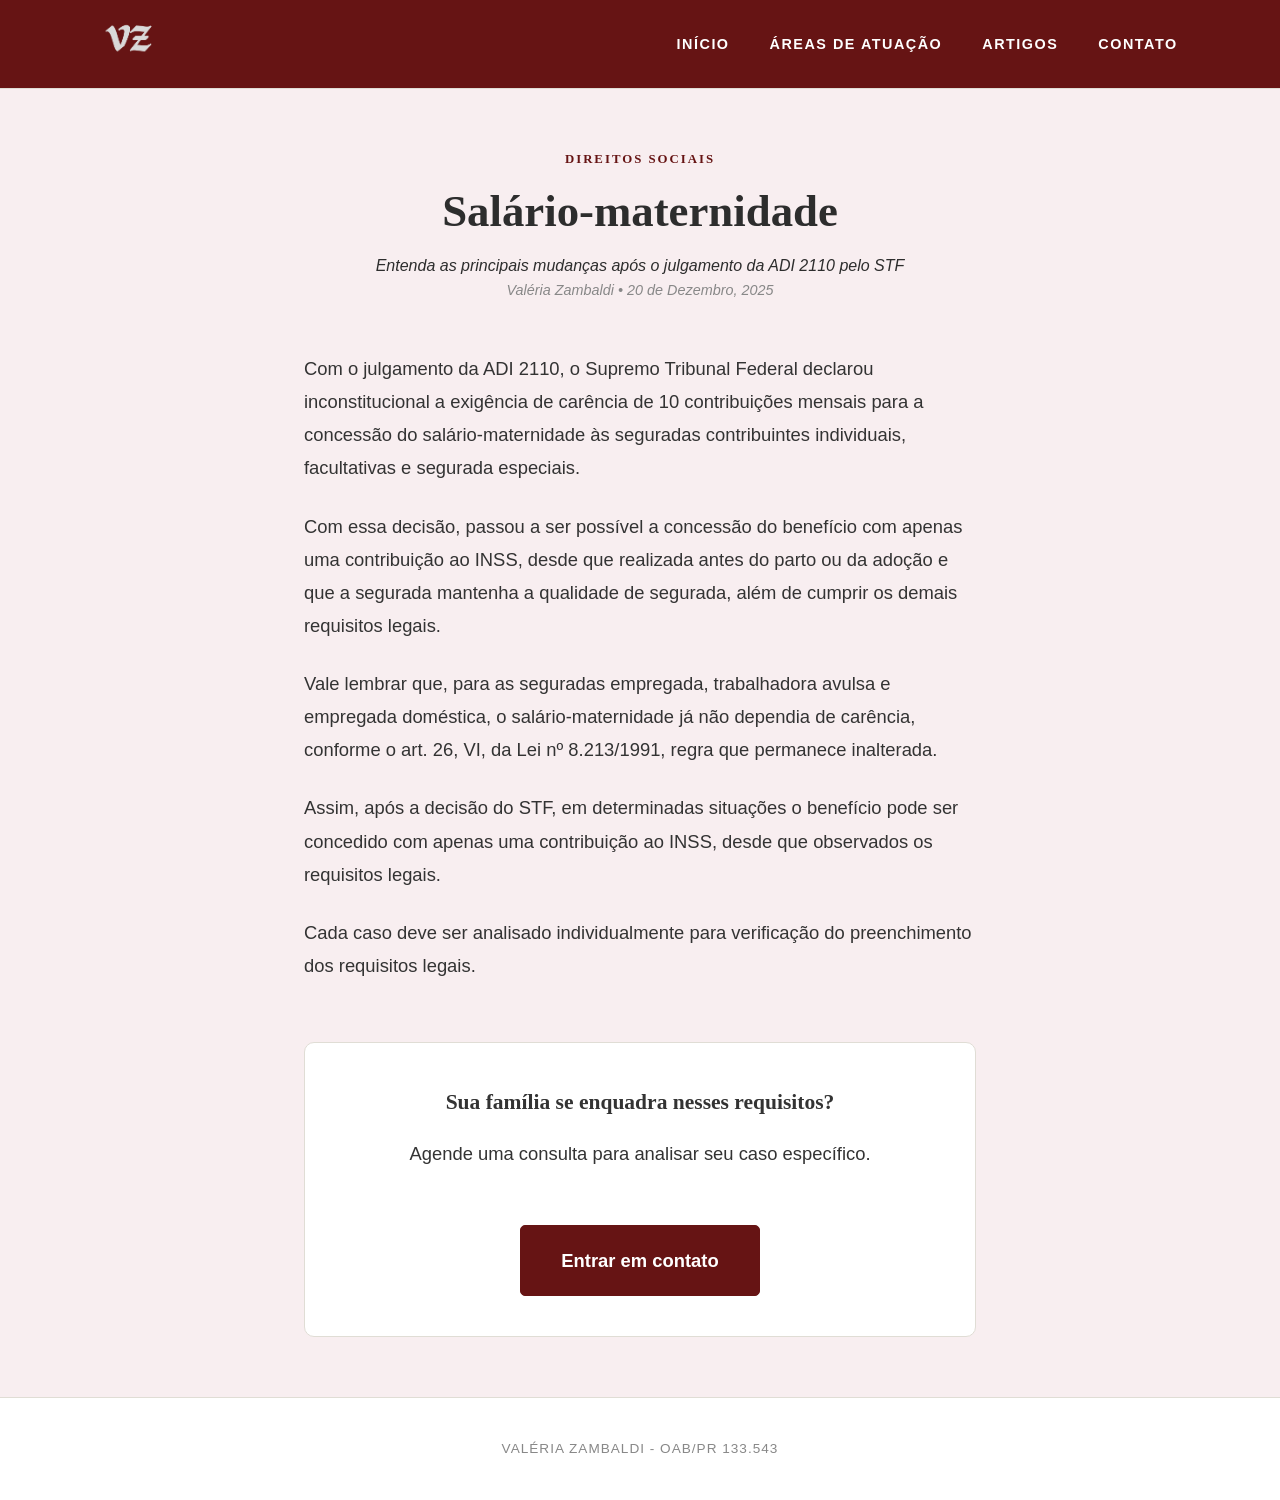
==== artigo1.html @ 327f43d5 "Versão 1.0 pronta para deploy." ====
<!DOCTYPE html>
<html lang="pt-br">
<head>
    <meta charset="UTF-8">
    <meta name="viewport" content="width=device-width, initial-scale=1.0">
    <meta name="description" content="Saiba como a decisão do STF na ADI 2110 mudou as regras do salário-maternidade, eliminando a carência para diversas categorias de seguradas.">
    <title> Salário-maternidade: mundanças após a ADI 2110 | Valéria Zambaldi </title>
    <link rel="stylesheet" href="style.css">
    <link rel="stylesheet" href="style-artigos.css">
    <link rel="icon" type="image/x-icon" href="./img/favicon.ico">
    </head>
<body>

    <nav class="navbar">
	<div class="brand-container">
    		<a href="./index.html"><img src="./img/valeria-logo.png" alt="Company Logo" class="logo-img"> </a>
  	</div>
        <ul class="nav-links">
            <li><a href="./index.html">Início</a></li>
            <li><a href="./atuacao.html">Áreas de Atuação</a></li>
            <li><a href="./artigos.html">Artigos</a></li>
            <li><a href="./contato.html">Contato</a></li>
        </ul>
    </nav>

<article class="artigo-post">
    <header class="artigo-header">
        <span class="label"> Direitos Sociais </span>
        <h1 class="serif-title">
		Salário-maternidade
	</h1>
	<p> <i> Entenda as principais mudanças após o julgamento da ADI 2110 pelo STF </i> </p>
        <div class="artigo-meta">
            <span>Valéria Zambaldi</span> • <span>20 de Dezembro, 2025</span>
        </div>
    </header>

    <div class="artigo-conteudo">

	<p>
		Com o julgamento da ADI 2110, o Supremo Tribunal Federal declarou inconstitucional 
		a exigência de carência de 10 contribuições mensais para a concessão do 
		salário-maternidade às seguradas contribuintes individuais, facultativas e 
		segurada especiais.
	</p>

	<p>
		Com essa decisão, passou a ser possível a concessão do benefício com apenas 
		uma contribuição ao INSS, desde que realizada antes do parto ou da adoção e 
		que a segurada mantenha a qualidade de segurada, além de cumprir os demais 
		requisitos legais.
	</p>

	<p>
		Vale lembrar que, para as seguradas empregada, trabalhadora avulsa e empregada 
		doméstica, o salário-maternidade já não dependia de carência, conforme 
		o art. 26, VI, da Lei nº 8.213/1991, regra que permanece inalterada.
	</p>

	<p>
		Assim, após a decisão do STF, em determinadas situações o benefício pode 
		ser concedido com apenas uma contribuição ao INSS, desde que observados os 
		requisitos legais.
	</p>

	<p>
		Cada caso deve ser analisado individualmente para verificação do 
		preenchimento dos requisitos legais.
	</p>

    <aside class="artigo-cta">
        <h3> Sua família se enquadra nesses requisitos? </h3>
        <p>  Agende uma consulta para analisar seu caso específico. </p>
        <a href="./contato.html" class="btn-premium"> Entrar em contato </a>
    </aside>
</article>



    <footer>
        <p> Valéria Zambaldi - OAB/PR 133.543</p>
    </footer>

</body>
</html>
---- style.css ----
/* Reset e Variáveis de Cores */
:root {
    --primaria: #661414;
    --texto: #2d2d2d;
    --text2: #fff;
    --fundo-claro: #f8eef0;
    --borda: #e0ddd5;
    --hover: #f7c8d0;
}

* {
    margin: 0;
    padding: 0;
    box-sizing: border-box;
}

html {
    scroll-behavior: smooth;
    scroll-padding-top: 90px;
}

body {
    font-family: 'Lato', sans-serif;
    background-color: var(--fundo-claro);
    color: var(--texto);
    line-height: 1.6;
}

.navbar {
    display: flex;
    justify-content: space-between;
    align-items: center;
    padding: 0.8rem 8%;
    background-color: var(--primaria);
    backdrop-filter: blur(5px);
    border-bottom: 1px solid var(--borda);
    position: sticky;
    top: 0;
    z-index: 1000;
}

.logo-img {
    height: 55px;
    width: auto;
    transition: transform 0.3s ease;
}

.nav-links {
    display: flex;
    list-style: none;
    gap: 40px;
}

.nav-links a {
    text-decoration: none;
    color: var(--text2);
    font-size: 0.9rem;
    font-weight: 700;
    text-transform: uppercase;
    letter-spacing: 1.5px;
    transition: color 0.3s;
}

.nav-links a:hover {
    color: var(--hover);
}

/* Tipografia Sarifada */
h1, h2, .label {
    font-family: 'Playfair Display', serif;
}

/* Seção Início (Hero) */
#inicio {
    padding: 100px 10%;
    max-width: 1300px;
    margin: 0 auto;
}

.hero-header {
    text-align: center;
    margin-bottom: 80px;
}

.hero-header h1 {
    font-size: 3rem;
    color: var(--primaria);
    margin-bottom: 15px;
}

.linha-fina {
    width: 50px;
    border: 0;
    border-top: 2px solid var(--primaria);
    margin: 0 auto 20px;
}

.subtitulo {
    font-style: italic;
    font-size: 1.2rem;
    color: #666;
}

/* Perfil da Advogada */
.perfil-horizontal {
    display: flex;
    align-items: center;
    gap: 80px;
    background: white;
    padding: 50px;
    border-radius: 15px;
    box-shadow: 0 10px 30px rgba(0,0,0,0.03);
}

.foto-container img {
    width: 380px;
    height: 500px;
    object-fit: cover;
    border-radius: 10px;
    filter: sepia(10%) contrast(105%); /* Toque profissional na foto */
}

.label {
    color: var(--primaria);
    text-transform: uppercase;
    letter-spacing: 2px;
    font-size: 0.8rem;
    font-weight: bold;
    display: block;
    margin-bottom: 10px;
}

.bio-texto h2 {
    font-size: 2.5rem;
    margin-bottom: 25px;
}

.bio-texto p {
    margin-bottom: 15px;
    font-size: 1.1rem;
    color: #555;
}

/* Botão Premium */
.btn-premium {
    display: inline-block;
    background-color: var(--primaria);
    color: white;
    padding: 18px 40px;
    text-decoration: none;
    border-radius: 5px;
    font-weight: bold;
    margin-top: 30px;
    transition: all 0.3s ease;
    border: 1px solid var(--primaria);
}

.btn-premium:hover {
    background-color: transparent;
    color: var(--primaria);
    transform: translateY(-3px);
}

/* Mobile */
@media (max-width: 968px) {
    .perfil-horizontal {
        flex-direction: column;
        padding: 30px;
    }
    .foto-container img {
        width: 100%;
        height: auto;
    }
    .navbar {
        padding: 1rem;
    }
    .nav-links {
        display: none; /* Idealmente um menu hambúrguer aqui */
    }
}

footer {
    padding: 40px 10%;           /* Espaço interno generoso para não sufocar o texto */
    background-color: #ffffff;    /* Fundo branco ou igual ao fundo do site */
    border-top: 1px solid #e0ddd5; /* Linha fininha e clara para separar do conteúdo */
    text-align: center;
    margin-top: 60px;
}

footer p {
    font-family: 'Lato', sans-serif;
    color: #888;                  /* Cinza médio, para ser legível mas não chamar atenção */
    font-size: 0.85rem;           /* Tamanho levemente reduzido */
    letter-spacing: 1px;          /* Espaçamento entre letras para um ar mais moderno */
    text-transform: uppercase;    /* Deixa os dados da OAB com um aspecto mais formal */
}
---- style-artigos.css ----
/* Layout da Página de Artigo */
.artigo-post {
    max-width: 800px; /* Largura ideal para leitura de textos longos */
    margin: 60px auto;
    padding: 0 5%;
}

.artigo-header {
    text-align: center;
    margin-bottom: 50px;
}

.artigo-header h1 {
    font-size: 2.8rem;
    line-height: 1.2;
    margin: 15px 0;
    color: var(--texto);
}

.artigo-meta {
    font-size: 0.9rem;
    color: #888;
    font-style: italic;
}

/* Corpo do Texto */
.artigo-conteudo {
    font-size: 1.15rem;
    line-height: 1.8;
    color: #333;
}

.artigo-conteudo .lead {
    font-size: 1.4rem;
    color: var(--primaria);
    font-weight: 500;
    margin-bottom: 30px;
}

.artigo-conteudo h2 {
    font-family: 'Playfair Display', serif;
    margin: 40px 0 20px;
    font-size: 1.8rem;
}

.artigo-conteudo p {
    margin-bottom: 25px;
}

/* Citação (Blockquote) */
blockquote {
    border-left: 4px solid var(--primaria);
    padding: 20px 30px;
    margin: 40px 0;
    background-color: var(--fundo-claro);
    font-family: 'Playfair Display', serif;
    font-style: italic;
    font-size: 1.3rem;
}

/* Call to Action (CTA) no fim do artigo */
.artigo-cta {
    margin-top: 60px;
    padding: 40px;
    background-color: #fff;
    border: 1px solid var(--borda);
    border-radius: 10px;
    text-align: center;
}

.artigo-cta h3 {
    font-family: 'Playfair Display', serif;
    margin-bottom: 15px;
}





/* VITRINE DE ARTIGOS */

.vitrine-artigos {
    padding: 100px 8%;
    background-color: var(--fundo-claro);
}

.header-vitrine {
    text-align: center;
    margin-bottom: 60px;
}

.cards-container {
    display: grid;
    grid-template-columns: repeat(auto-fit, minmax(320px, 1fr)); /* Cria colunas responsivas */
    gap: 30px;
    max-width: 1200px;
    margin: 0 auto;
}

/* Estilo do Card Individual */
.artigo-card {
    background: white;
    border-radius: 12px;
    overflow: hidden; /* Garante que a imagem não saia da borda arredondada */
    border: 1px solid var(--borda);
    transition: transform 0.3s ease, box-shadow 0.3s ease;
}

.artigo-card:hover {
    transform: translateY(-10px);
    box-shadow: 0 15px 30px rgba(109, 91, 61, 0.1);
}

.card-image img {
    width: 100%;
    height: 200px;
    object-fit: cover; /* Corta a imagem sem distorcer */
}

.card-body {
    padding: 25px;
}

.categoria {
    font-size: 0.75rem;
    text-transform: uppercase;
    color: var(--primaria);
    font-weight: bold;
    letter-spacing: 1px;
}

.card-body h3 {
    font-family: 'Playfair Display', serif;
    font-size: 1.4rem;
    margin: 10px 0 15px;
    color: var(--texto);
    line-height: 1.3;
}

.card-body p {
    font-size: 0.95rem;
    color: #666;
    margin-bottom: 20px;
}

.link-ler-mais {
    text-decoration: none;
    color: var(--primaria);
    font-weight: bold;
    font-size: 0.9rem;
    transition: letter-spacing 0.3s;
}

.link-ler-mais:hover {
    letter-spacing: 1px;
}
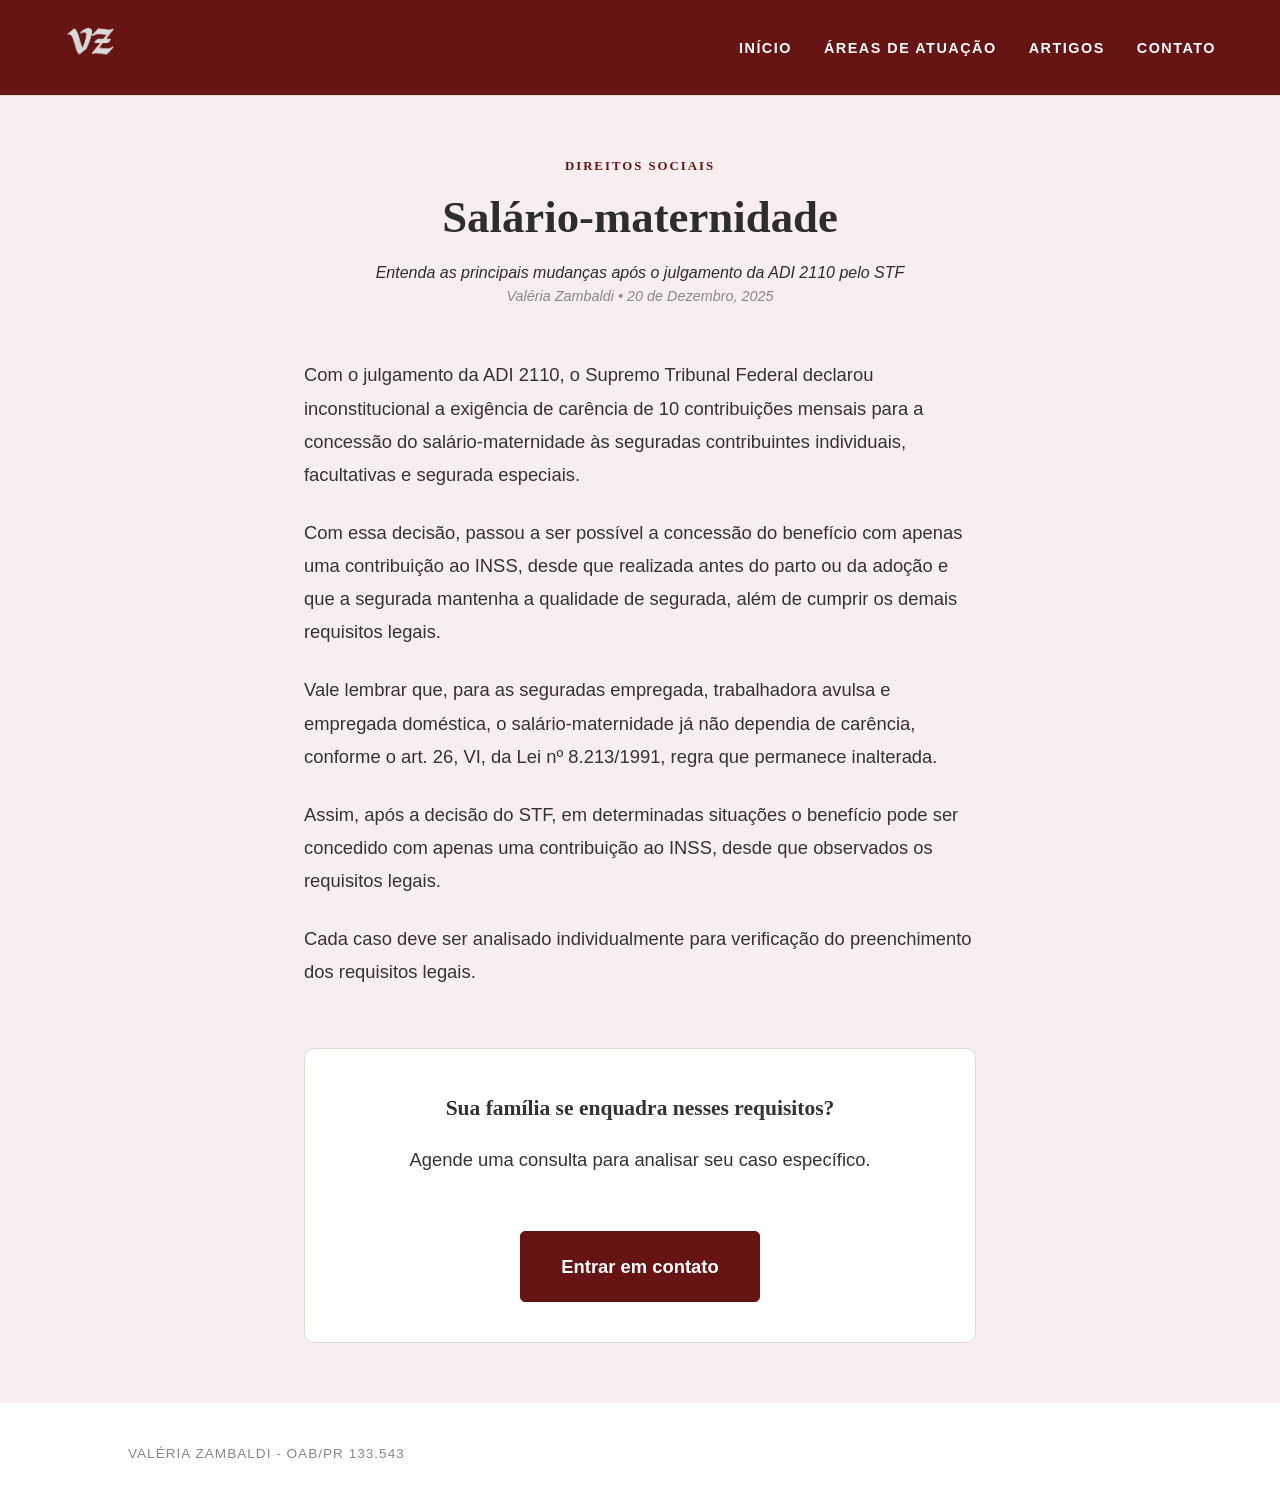
==== commit 0c1a9329: "Corrige o menu em telas pequenas." ====
--- a/artigo1.html
+++ b/artigo1.html
@@ -8,20 +8,30 @@
     <link rel="stylesheet" href="style.css">
     <link rel="stylesheet" href="style-artigos.css">
     <link rel="icon" type="image/x-icon" href="./img/favicon.ico">
-    </head>
+    <script src="./script.js" defer></script>
+</head>
 <body>
 
-    <nav class="navbar">
-	<div class="brand-container">
-    		<a href="./index.html"><img src="./img/valeria-logo.png" alt="Company Logo" class="logo-img"> </a>
-  	</div>
-        <ul class="nav-links">
-            <li><a href="./index.html">Início</a></li>
-            <li><a href="./atuacao.html">Áreas de Atuação</a></li>
-            <li><a href="./artigos.html">Artigos</a></li>
-            <li><a href="./contato.html">Contato</a></li>
-        </ul>
-    </nav>
+<nav class="navbar">
+    <div class="brand-container">
+        <a href="./index.html">
+            <img src="./img/valeria-logo.png" alt="Logo Valéria Zambaldi" class="logo-img">
+        </a>
+    </div>
+    
+    <div class="menu-toggle" id="mobile-menu">
+        <span class="bar"></span>
+        <span class="bar"></span>
+        <span class="bar"></span>
+    </div>
+
+    <ul class="nav-links">
+        <li><a href="./index.html">Início</a></li>
+        <li><a href="./atuacao.html">Áreas de Atuação</a></li>
+        <li><a href="./artigos.html">Artigos</a></li>
+        <li><a href="./contato.html">Contato</a></li>
+    </ul>
+</nav>
 
 <article class="artigo-post">
     <header class="artigo-header">
--- a/style.css
+++ b/style.css
@@ -30,12 +30,11 @@
     display: flex;
     justify-content: space-between;
     align-items: center;
-    padding: 0.8rem 8%;
+    padding: 1rem 5%;
     background-color: var(--primaria);
     backdrop-filter: blur(5px);
     border-bottom: 1px solid var(--borda);
-    position: sticky;
-    top: 0;
+    position: relative;
     z-index: 1000;
 }
 
@@ -48,7 +47,7 @@
 .nav-links {
     display: flex;
     list-style: none;
-    gap: 40px;
+    gap: 2rem;
 }
 
 .nav-links a {
@@ -65,12 +64,70 @@
     color: var(--hover);
 }
 
-/* Tipografia Sarifada */
+.menu-toggle {
+	display: none;
+	flex-direction: column;
+	cursor: pointer;
+	gap: 5px;
+}
+
+.menu-toggle .bar {
+	width: 25px;
+	height: 3px;
+	background-color: white;
+	transition: all 0.3s ease-in-out;
+}
+
+@media screen and (max-width: 768px) {
+    /* Garante que nada saia lateralmente da tela */
+    body {
+        overflow-x: hidden;
+    }
+
+    .menu-toggle {
+        display: flex;
+        position: relative;
+        z-index: 1001; 
+    }
+
+    .nav-links {
+        position: fixed;
+        top: 0;
+        right: -100%;
+        width: 100%;
+        height: 100vh;
+        background-color: var(--primaria);
+        display: flex;
+        flex-direction: column;
+        justify-content: center;
+        align-items: center;
+        gap: 2rem;
+        transition: transform 0.4s ease-in-out, right 0.4s ease-in-out;
+        z-index: 1000;
+    }
+
+    .nav-links.active {
+        right: 0;
+    }
+
+    .nav-links li {
+        width: 100%;
+        text-align: center;
+    }
+
+    .nav-links a {
+        font-size: 1.8rem;
+        display: block;
+        width: 100%;
+        padding: 15px 0;
+    }
+}
+
+
 h1, h2, .label {
     font-family: 'Playfair Display', serif;
 }
 
-/* Seção Início (Hero) */
 #inicio {
     padding: 100px 10%;
     max-width: 1300px;
@@ -101,7 +158,6 @@
     color: #666;
 }
 
-/* Perfil da Advogada */
 .perfil-horizontal {
     display: flex;
     align-items: center;
@@ -117,7 +173,7 @@
     height: 500px;
     object-fit: cover;
     border-radius: 10px;
-    filter: sepia(10%) contrast(105%); /* Toque profissional na foto */
+    filter: sepia(10%) contrast(105%); 
 }
 
 .label {
@@ -141,7 +197,6 @@
     color: #555;
 }
 
-/* Botão Premium */
 .btn-premium {
     display: inline-block;
     background-color: var(--primaria);
@@ -161,8 +216,7 @@
     transform: translateY(-3px);
 }
 
-/* Mobile */
-@media (max-width: 968px) {
+@media (max-width: 1200px) {
     .perfil-horizontal {
         flex-direction: column;
         padding: 30px;
@@ -171,27 +225,20 @@
         width: 100%;
         height: auto;
     }
-    .navbar {
-        padding: 1rem;
-    }
-    .nav-links {
-        display: none; /* Idealmente um menu hambúrguer aqui */
-    }
 }
 
 footer {
-    padding: 40px 10%;           /* Espaço interno generoso para não sufocar o texto */
-    background-color: #ffffff;    /* Fundo branco ou igual ao fundo do site */
-    border-top: 1px solid #e0ddd5; /* Linha fininha e clara para separar do conteúdo */
+    padding: 40px 10%;
+    background-color: #ffffff;/
     text-align: center;
     margin-top: 60px;
 }
 
 footer p {
     font-family: 'Lato', sans-serif;
-    color: #888;                  /* Cinza médio, para ser legível mas não chamar atenção */
-    font-size: 0.85rem;           /* Tamanho levemente reduzido */
-    letter-spacing: 1px;          /* Espaçamento entre letras para um ar mais moderno */
-    text-transform: uppercase;    /* Deixa os dados da OAB com um aspecto mais formal */
-}
-
+    color: #888;                  
+    font-size: 0.85rem;          
+    letter-spacing: 1px;        
+    text-transform: uppercase; 
+}
+
